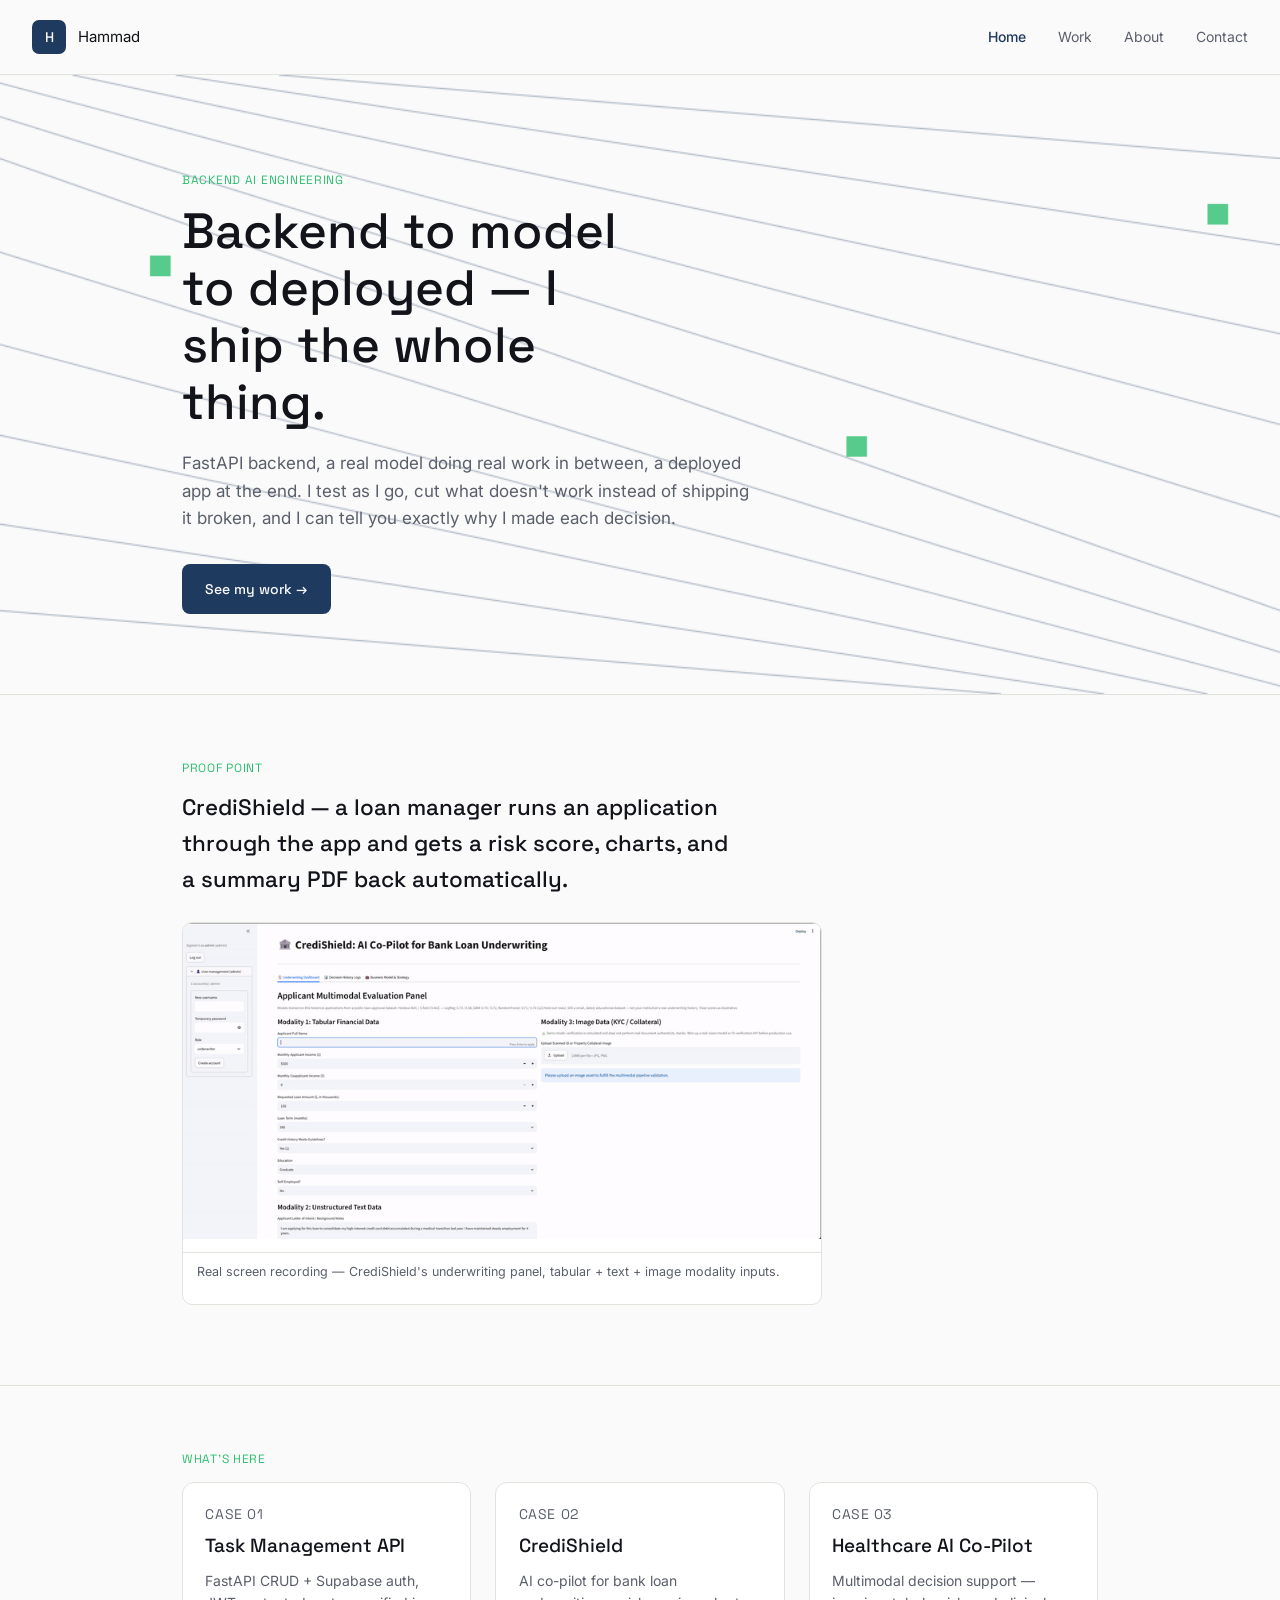
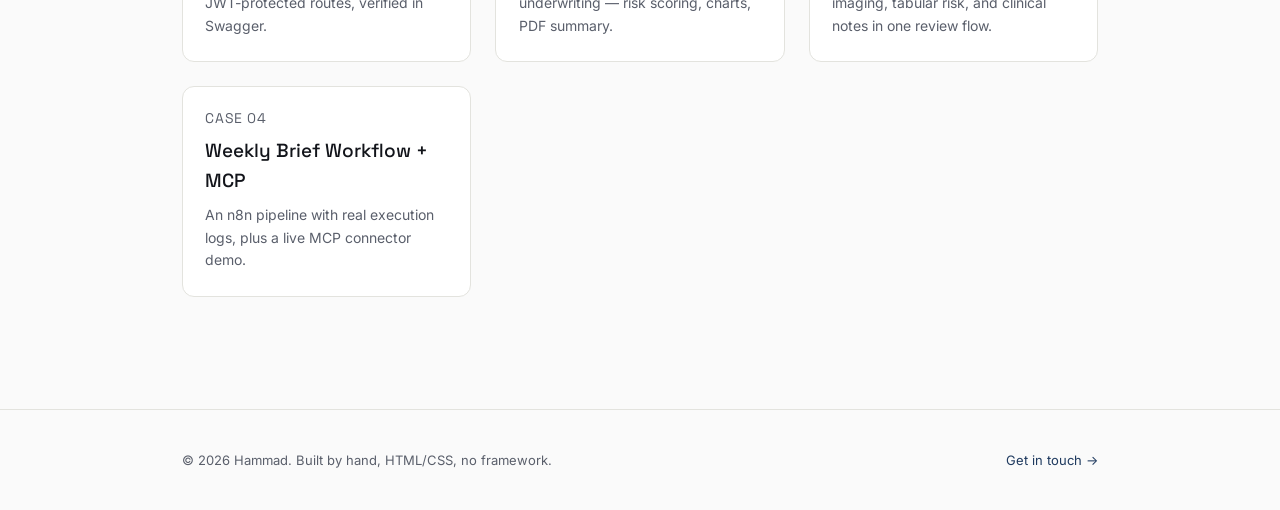
==== index.html @ 35eaf5fc "Week 5: full site live — all cases, all pages" ====
<!DOCTYPE html>
<html lang="en">
<head>
<meta charset="UTF-8">
<meta name="viewport" content="width=device-width, initial-scale=1.0">
<title>Hammad — Backend to model to deployed</title>
<link rel="preconnect" href="https://fonts.googleapis.com">
<link href="https://fonts.googleapis.com/css2?family=Space+Grotesk:wght@400;500;600&family=Inter:wght@400;500&display=swap" rel="stylesheet">
<link rel="stylesheet" href="assets/css/style.css">
</head>
<body>

<nav class="nav">
  <a href="index.html" class="nav-left">
    <div class="nav-badge"><span>H</span></div>
    <span class="nav-name">Hammad</span>
  </a>
  <button class="nav-toggle" onclick="document.querySelector('.nav-links').classList.toggle('open')">Menu</button>
  <ul class="nav-links">
    <li><a href="index.html" aria-current="page">Home</a></li>
    <li><a href="work.html">Work</a></li>
    <li><a href="about.html">About</a></li>
    <li><a href="contact.html">Contact</a></li>
  </ul>
</nav>

<header class="hero">
  <div class="wrap">
    <p class="eyebrow">Backend AI engineering</p>
    <h1>Backend to model to deployed — I ship the whole thing.</h1>
    <p class="lede">FastAPI backend, a real model doing real work in between, a deployed app at the end. I test as I go, cut what doesn't work instead of shipping it broken, and I can tell you exactly why I made each decision.</p>
    <a class="btn btn-primary" href="work.html">See my work →</a>
  </div>
</header>

<section class="section-border-top">
  <div class="wrap">
    <p class="eyebrow">Proof point</p>
    <h2 style="font-size:1.4rem; max-width:40ch; margin-bottom:1.5rem;">CrediShield — a loan manager runs an application through the app and gets a risk score, charts, and a summary PDF back automatically.</h2>
    <div class="case-media" style="max-width:640px;">
      <img src="assets/img/credishield-demo.gif" alt="CrediShield multimodal underwriting panel, screen recording">
      <p class="media-caption">Real screen recording — CrediShield's underwriting panel, tabular + text + image modality inputs.</p>
    </div>
  </div>
</section>

<section class="section-border-top">
  <div class="wrap">
    <p class="eyebrow">What's here</p>
    <div class="grid">
      <a class="card" href="work.html#task-api">
        <div class="card-body">
          <p class="card-tag">Case 01</p>
          <h3>Task Management API</h3>
          <p>FastAPI CRUD + Supabase auth, JWT-protected routes, verified in Swagger.</p>
        </div>
      </a>
      <a class="card" href="work.html#credishield">
        <div class="card-body">
          <p class="card-tag">Case 02</p>
          <h3>CrediShield</h3>
          <p>AI co-pilot for bank loan underwriting — risk scoring, charts, PDF summary.</p>
        </div>
      </a>
      <a class="card" href="work.html#healthcare-copilot">
        <div class="card-body">
          <p class="card-tag">Case 03</p>
          <h3>Healthcare AI Co-Pilot</h3>
          <p>Multimodal decision support — imaging, tabular risk, and clinical notes in one review flow.</p>
        </div>
      </a>
      <a class="card" href="work.html#mcp-agents">
        <div class="card-body">
          <p class="card-tag">Case 04</p>
          <h3>Weekly Brief Workflow + MCP</h3>
          <p>An n8n pipeline with real execution logs, plus a live MCP connector demo.</p>
        </div>
      </a>
    </div>
  </div>
</section>

<footer>
  <div class="wrap">
    <p>© 2026 Hammad. Built by hand, HTML/CSS, no framework.</p>
    <a href="contact.html">Get in touch →</a>
  </div>
</footer>

</body>
</html>
---- assets/css/style.css ----
:root {
  --bg: #FAFAFA;
  --text: #12141A;
  --main: #1F3A5F;
  --accent: #2FBF71;
  --border: #E3E3DE;
  --muted: #5a5f6b;
  --white: #ffffff;
}

* { box-sizing: border-box; }

html { scroll-behavior: smooth; }

body {
  margin: 0;
  background: var(--bg);
  color: var(--text);
  font-family: 'Inter', sans-serif;
  font-size: 16px;
  line-height: 1.6;
}

a { color: inherit; }

img, video { max-width: 100%; display: block; }

h1, h2, h3, .brand {
  font-family: 'Space Grotesk', sans-serif;
  font-weight: 500;
  margin: 0;
}

/* ---------- Nav ---------- */
.nav {
  position: sticky;
  top: 0;
  z-index: 10;
  display: flex;
  align-items: center;
  justify-content: space-between;
  padding: 1.25rem 2rem;
  background: rgba(250, 250, 250, 0.92);
  backdrop-filter: blur(6px);
  border-bottom: 0.5px solid var(--border);
}

.nav-left {
  display: flex;
  align-items: center;
  gap: 12px;
  text-decoration: none;
}

.nav-badge {
  width: 34px;
  height: 34px;
  border-radius: 7px;
  background: var(--main);
  display: flex;
  align-items: center;
  justify-content: center;
  flex-shrink: 0;
}

.nav-badge span {
  font-family: 'Space Grotesk', sans-serif;
  font-weight: 500;
  font-size: 14px;
  color: var(--bg);
}

.nav-name {
  font-size: 15px;
  color: var(--text);
}

.nav-links {
  display: flex;
  gap: 2rem;
  list-style: none;
  margin: 0;
  padding: 0;
}

.nav-links a {
  text-decoration: none;
  font-size: 14px;
  color: var(--muted);
  transition: color 0.15s ease;
}

.nav-links a:hover,
.nav-links a[aria-current="page"] {
  color: var(--main);
}

.nav-links a[aria-current="page"] {
  font-weight: 500;
}

/* mobile nav toggle */
.nav-toggle { display: none; }

@media (max-width: 640px) {
  .nav-links {
    position: fixed;
    top: 66px;
    left: 0;
    right: 0;
    flex-direction: column;
    gap: 0;
    background: var(--bg);
    border-bottom: 0.5px solid var(--border);
    max-height: 0;
    overflow: hidden;
    transition: max-height 0.2s ease;
  }
  .nav-links.open { max-height: 300px; }
  .nav-links li { border-top: 0.5px solid var(--border); }
  .nav-links a { display: block; padding: 1rem 2rem; }
  .nav-toggle {
    display: block;
    background: none;
    border: none;
    font-family: 'Space Grotesk', sans-serif;
    font-size: 14px;
    color: var(--main);
    cursor: pointer;
    padding: 0.5rem;
  }
}

/* ---------- Layout helpers ---------- */
.wrap {
  max-width: 980px;
  margin: 0 auto;
  padding: 0 2rem;
}

.eyebrow {
  font-family: 'Space Grotesk', sans-serif;
  font-size: 12px;
  letter-spacing: 0.06em;
  text-transform: uppercase;
  color: var(--accent);
  margin: 0 0 0.75rem;
}

section { padding: 4rem 0; }

.section-border-top { border-top: 0.5px solid var(--border); }

/* ---------- Hero ---------- */
.hero {
  background-image: url('../img/hero-bg.png');
  background-size: cover;
  background-position: center;
  padding: 6rem 0 5rem;
}

.hero h1 {
  font-size: clamp(2rem, 5vw, 3.1rem);
  max-width: 15ch;
  line-height: 1.15;
}

.hero p.lede {
  font-size: 17px;
  color: var(--muted);
  max-width: 52ch;
  margin: 1.25rem 0 2rem;
}

/* ---------- Buttons ---------- */
.btn {
  display: inline-flex;
  align-items: center;
  gap: 8px;
  font-family: 'Space Grotesk', sans-serif;
  font-weight: 500;
  font-size: 14px;
  text-decoration: none;
  padding: 0.8rem 1.4rem;
  border-radius: 8px;
  border: 1px solid transparent;
  transition: transform 0.12s ease, background 0.15s ease;
}

.btn-primary { background: var(--main); color: var(--bg); }
.btn-primary:hover { transform: translateY(-1px); background: #16304f; }

.btn-ghost { background: transparent; color: var(--main); border-color: var(--border); }
.btn-ghost:hover { border-color: var(--main); }

/* ---------- Cards / grid ---------- */
.grid {
  display: grid;
  grid-template-columns: repeat(auto-fit, minmax(280px, 1fr));
  gap: 1.5rem;
}

.card {
  background: var(--white);
  border: 0.5px solid var(--border);
  border-radius: 12px;
  overflow: hidden;
  text-decoration: none;
  color: var(--text);
  display: flex;
  flex-direction: column;
  transition: transform 0.15s ease, box-shadow 0.15s ease;
}

.card:hover {
  transform: translateY(-3px);
  box-shadow: 0 12px 24px rgba(18, 20, 26, 0.06);
}

.card-media {
  aspect-ratio: 16/10;
  overflow: hidden;
  background: var(--bg);
  border-bottom: 0.5px solid var(--border);
}

.card-media img { width: 100%; height: 100%; object-fit: cover; }

.card-body { padding: 1.25rem 1.4rem 1.5rem; }

.card-tag {
  font-family: 'Space Grotesk', sans-serif;
  font-size: 11px;
  letter-spacing: 0.04em;
  text-transform: uppercase;
  color: var(--accent);
}

.card h3 { font-size: 19px; margin: 0.4rem 0 0.5rem; }

.card p { font-size: 14px; color: var(--muted); margin: 0; }

/* ---------- Case page ---------- */
.case-hero { padding: 3.5rem 0 2rem; }

.case-hero .eyebrow { margin-bottom: 0.5rem; }

.case-hero h1 { font-size: clamp(1.8rem, 4vw, 2.5rem); max-width: 22ch; }

.case-meta {
  display: flex;
  flex-wrap: wrap;
  gap: 1.5rem;
  margin-top: 1.5rem;
  font-size: 13px;
  color: var(--muted);
}

.case-meta strong { color: var(--text); font-weight: 500; }

.case-block { margin-bottom: 2.5rem; }

.case-block h2 {
  font-size: 13px;
  letter-spacing: 0.04em;
  text-transform: uppercase;
  color: var(--main);
  margin-bottom: 0.9rem;
}

.case-block p { max-width: 68ch; }

.case-media {
  border: 0.5px solid var(--border);
  border-radius: 10px;
  overflow: hidden;
  margin: 1rem 0;
  background: var(--white);
}

.case-media img, .case-media video { width: 100%; }

.media-caption {
  font-size: 12.5px;
  color: var(--muted);
  padding: 0.6rem 0.9rem;
  border-top: 0.5px solid var(--border);
}

.media-row {
  display: grid;
  grid-template-columns: repeat(auto-fit, minmax(220px, 1fr));
  gap: 1rem;
}

.gap-note {
  background: #fff;
  border: 0.5px dashed var(--border);
  border-radius: 10px;
  padding: 1rem 1.25rem;
  font-size: 14px;
  color: var(--muted);
}

.case-nav {
  display: flex;
  justify-content: space-between;
  padding: 2.5rem 0;
  border-top: 0.5px solid var(--border);
  font-size: 14px;
}

.case-nav a { text-decoration: none; color: var(--main); }

/* ---------- Footer ---------- */
footer {
  border-top: 0.5px solid var(--border);
  padding: 2.5rem 0;
  margin-top: 3rem;
}

footer .wrap {
  display: flex;
  flex-wrap: wrap;
  justify-content: space-between;
  align-items: center;
  gap: 1rem;
}

footer p { font-size: 13px; color: var(--muted); margin: 0; }

footer a { text-decoration: none; color: var(--main); font-size: 13px; }

/* ---------- misc ---------- */
.dot {
  display: inline-block;
  width: 7px;
  height: 7px;
  border-radius: 50%;
  background: var(--accent);
  margin-right: 7px;
}

.divider { border: none; border-top: 0.5px solid var(--border); margin: 2.5rem 0; }
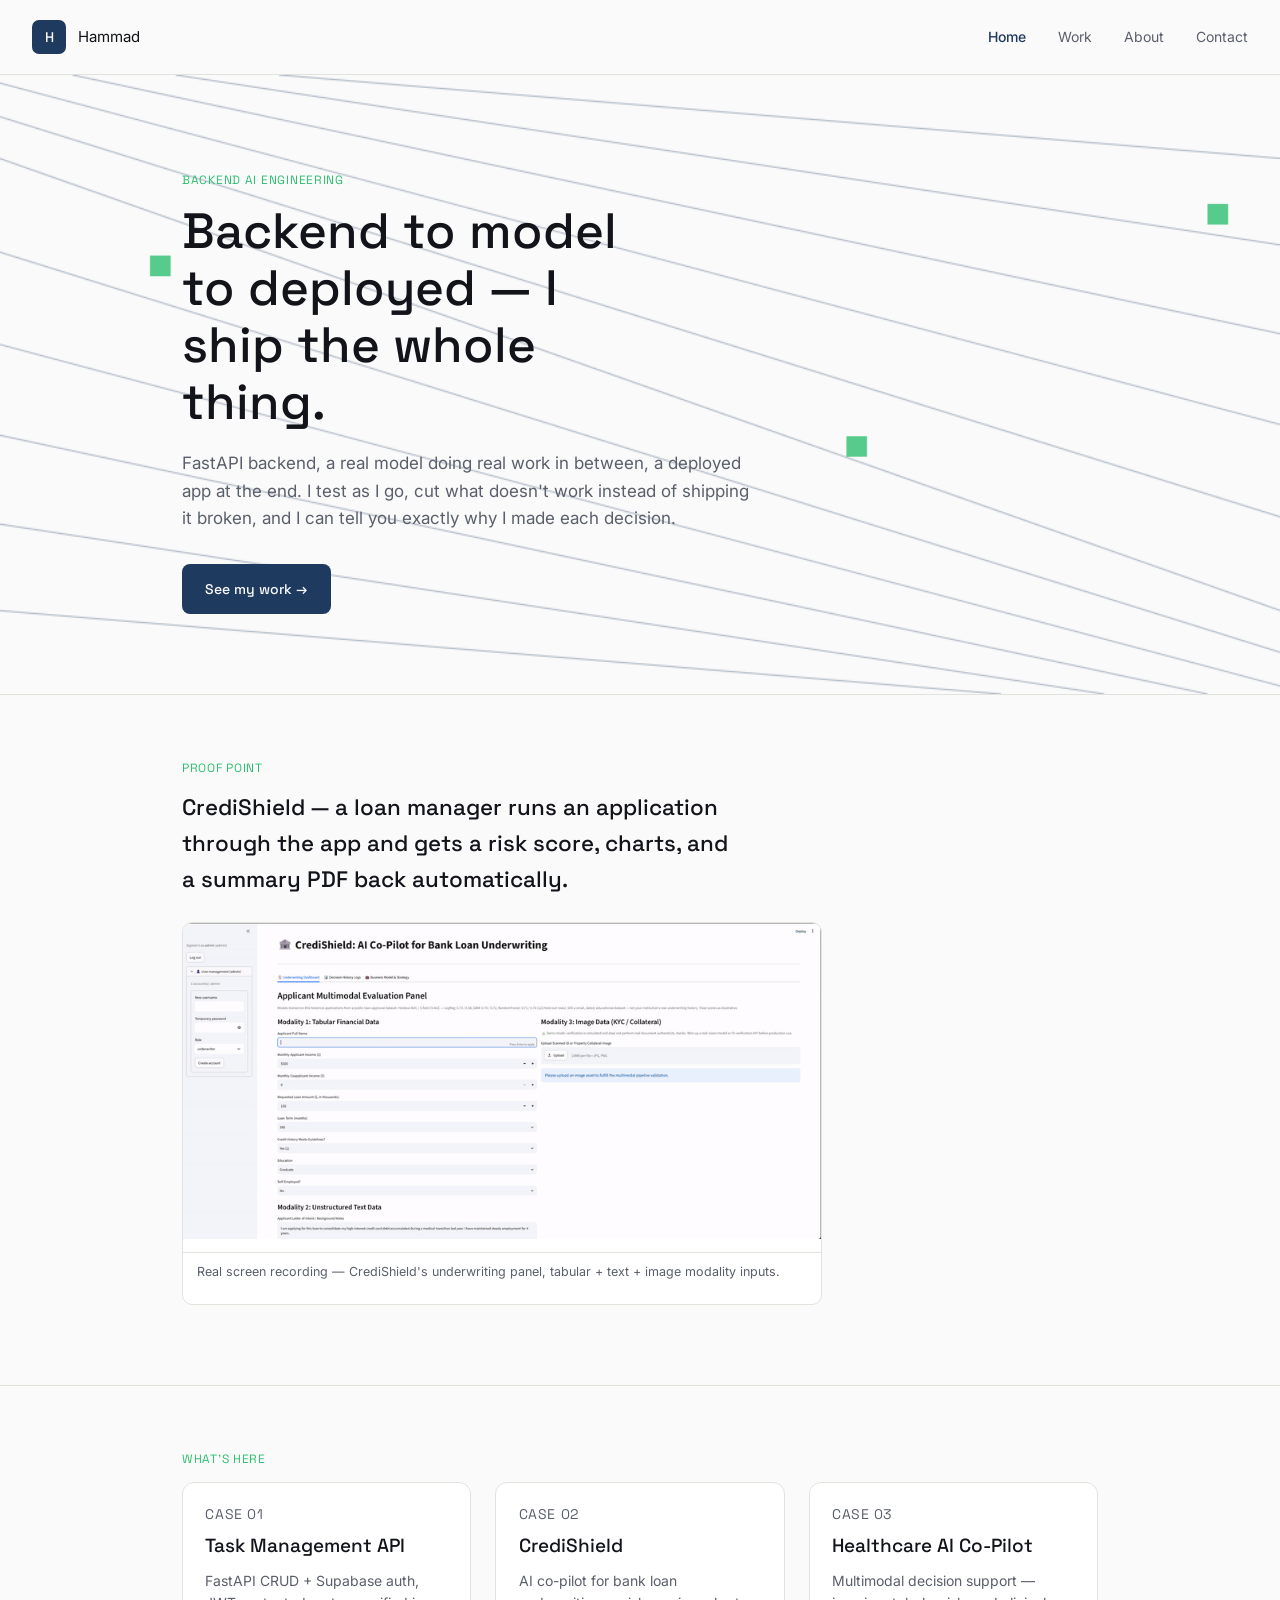
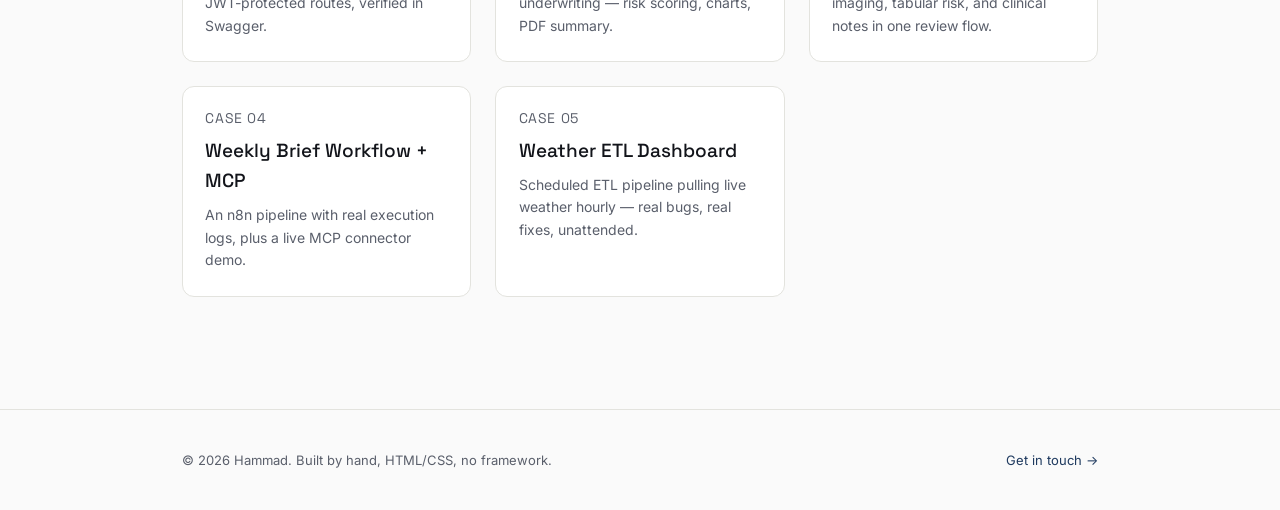
==== commit 74249aca: "Add Case 05: Dynamic ETL Weather Dashboard" ====
--- a/index.html
+++ b/index.html
@@ -76,6 +76,13 @@
           <p>An n8n pipeline with real execution logs, plus a live MCP connector demo.</p>
         </div>
       </a>
+      <a class="card" href="work.html#weather-etl">
+        <div class="card-body">
+          <p class="card-tag">Case 05</p>
+          <h3>Weather ETL Dashboard</h3>
+          <p>Scheduled ETL pipeline pulling live weather hourly — real bugs, real fixes, unattended.</p>
+        </div>
+      </a>
     </div>
   </div>
 </section>
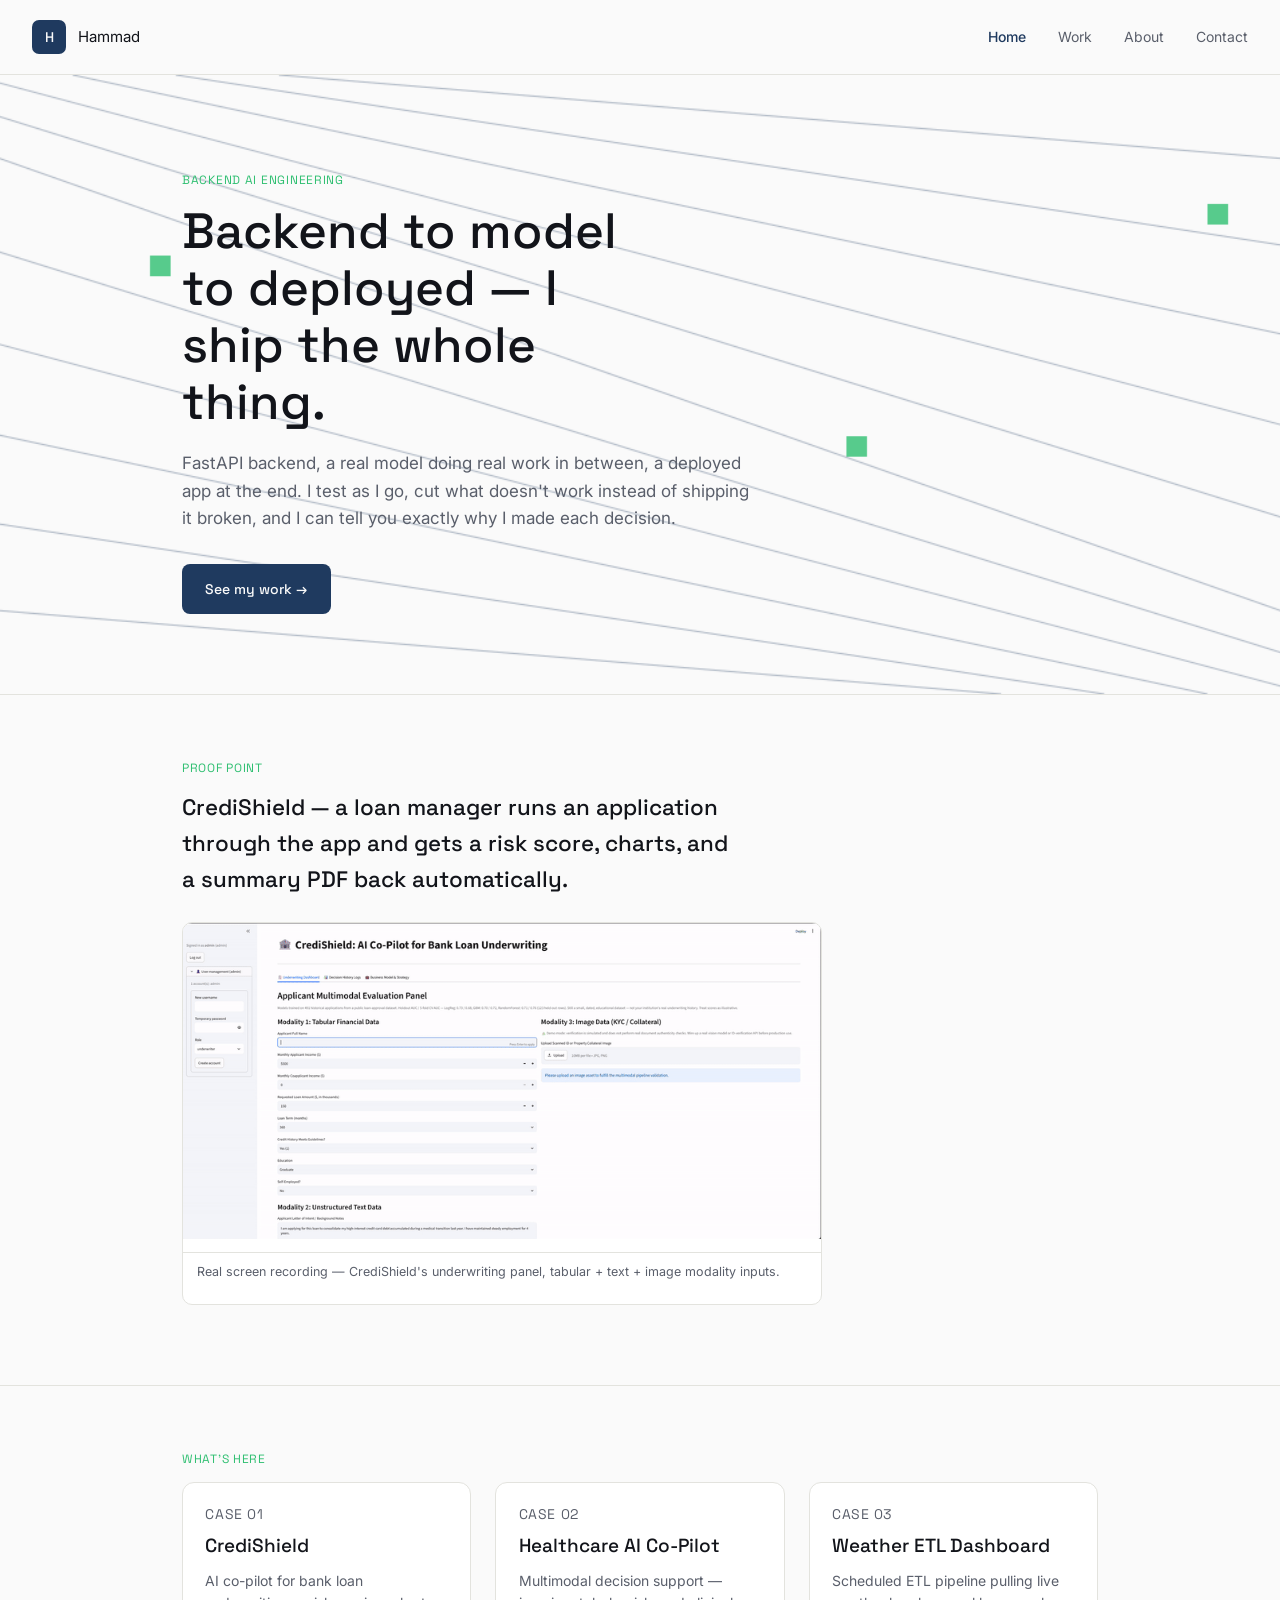
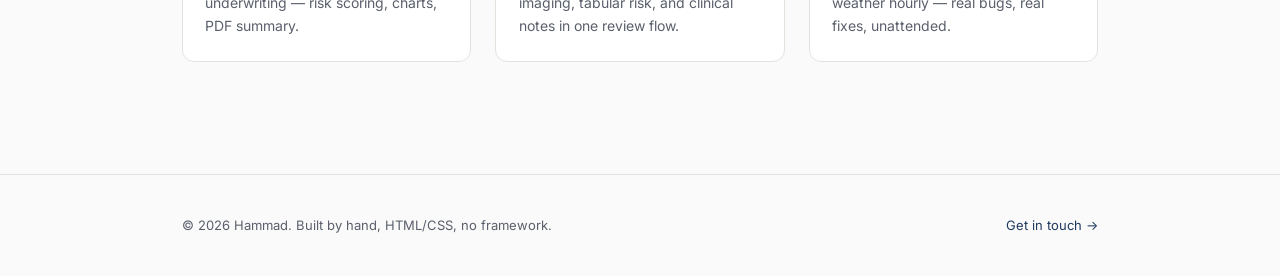
==== commit d940d4e2: "Simplify to 3 cases, use gif for weather dashboard" ====
--- a/index.html
+++ b/index.html
@@ -48,37 +48,23 @@
   <div class="wrap">
     <p class="eyebrow">What's here</p>
     <div class="grid">
-      <a class="card" href="work.html#task-api">
+      <a class="card" href="work.html#credishield">
         <div class="card-body">
           <p class="card-tag">Case 01</p>
-          <h3>Task Management API</h3>
-          <p>FastAPI CRUD + Supabase auth, JWT-protected routes, verified in Swagger.</p>
-        </div>
-      </a>
-      <a class="card" href="work.html#credishield">
-        <div class="card-body">
-          <p class="card-tag">Case 02</p>
           <h3>CrediShield</h3>
           <p>AI co-pilot for bank loan underwriting — risk scoring, charts, PDF summary.</p>
         </div>
       </a>
       <a class="card" href="work.html#healthcare-copilot">
         <div class="card-body">
-          <p class="card-tag">Case 03</p>
+          <p class="card-tag">Case 02</p>
           <h3>Healthcare AI Co-Pilot</h3>
           <p>Multimodal decision support — imaging, tabular risk, and clinical notes in one review flow.</p>
         </div>
       </a>
-      <a class="card" href="work.html#mcp-agents">
-        <div class="card-body">
-          <p class="card-tag">Case 04</p>
-          <h3>Weekly Brief Workflow + MCP</h3>
-          <p>An n8n pipeline with real execution logs, plus a live MCP connector demo.</p>
-        </div>
-      </a>
       <a class="card" href="work.html#weather-etl">
         <div class="card-body">
-          <p class="card-tag">Case 05</p>
+          <p class="card-tag">Case 03</p>
           <h3>Weather ETL Dashboard</h3>
           <p>Scheduled ETL pipeline pulling live weather hourly — real bugs, real fixes, unattended.</p>
         </div>
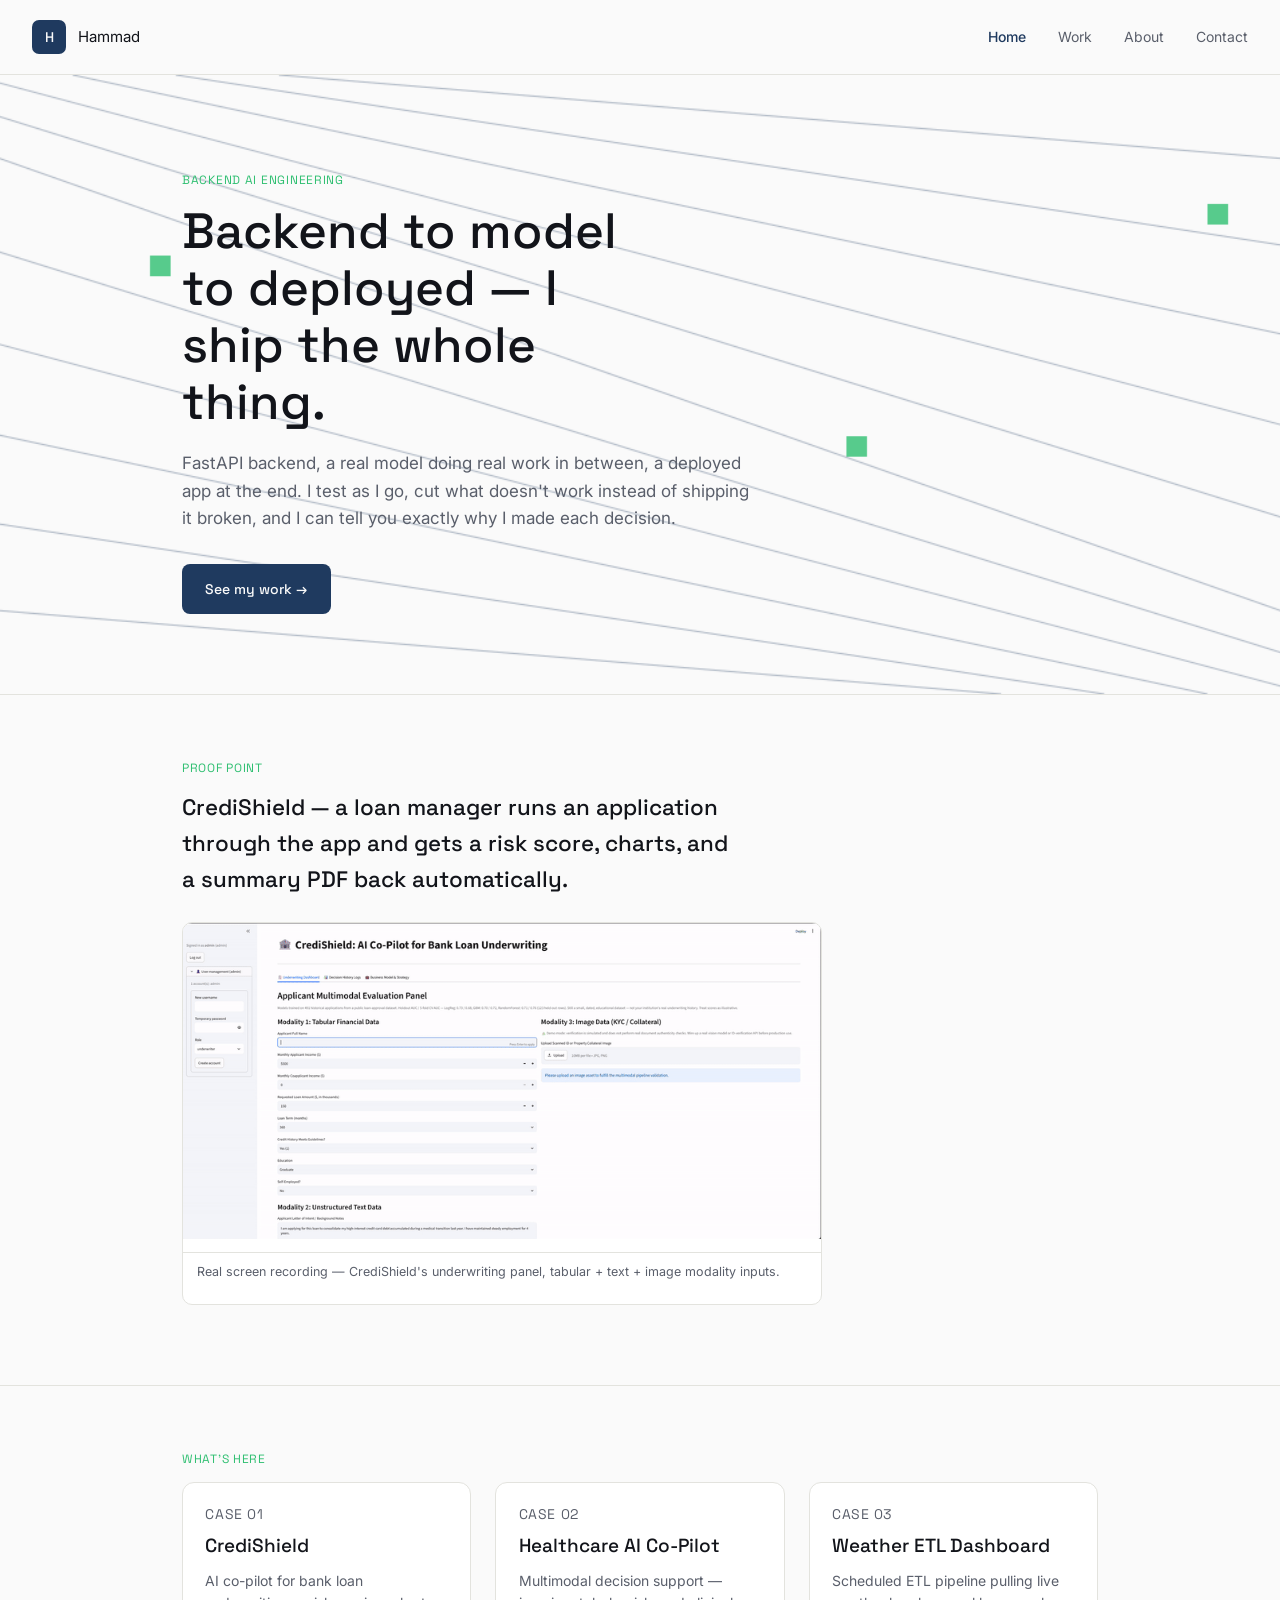
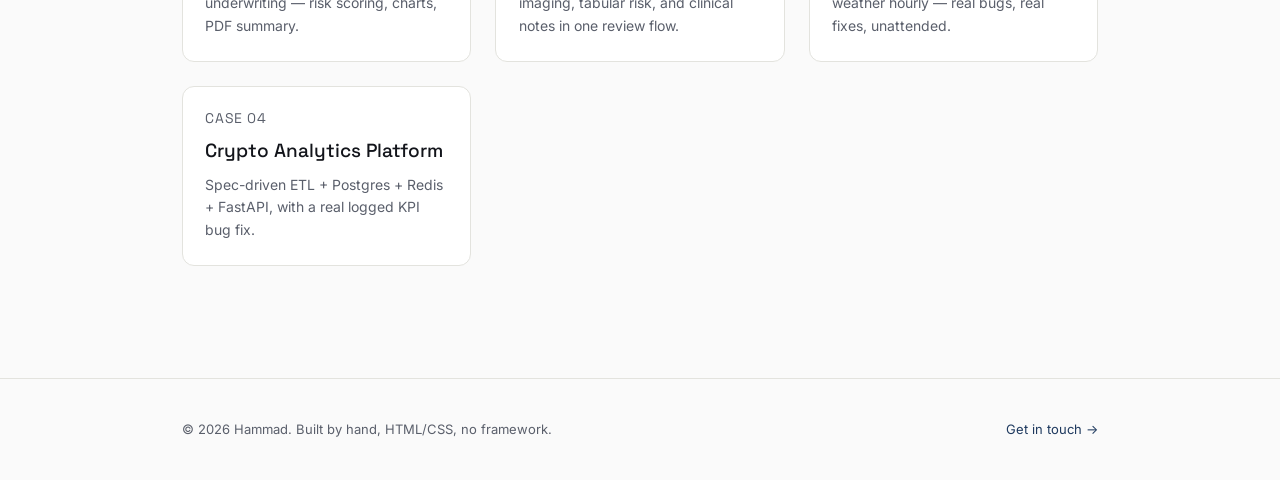
==== commit c0956297: "Add Case 06: Crypto Analytics dashboard, add project CLAUDE.md Adds a new case study page and demo G" ====
--- a/index.html
+++ b/index.html
@@ -69,6 +69,13 @@
           <p>Scheduled ETL pipeline pulling live weather hourly — real bugs, real fixes, unattended.</p>
         </div>
       </a>
+      <a class="card" href="work.html#crypto-analytics">
+        <div class="card-body">
+          <p class="card-tag">Case 04</p>
+          <h3>Crypto Analytics Platform</h3>
+          <p>Spec-driven ETL + Postgres + Redis + FastAPI, with a real logged KPI bug fix.</p>
+        </div>
+      </a>
     </div>
   </div>
 </section>
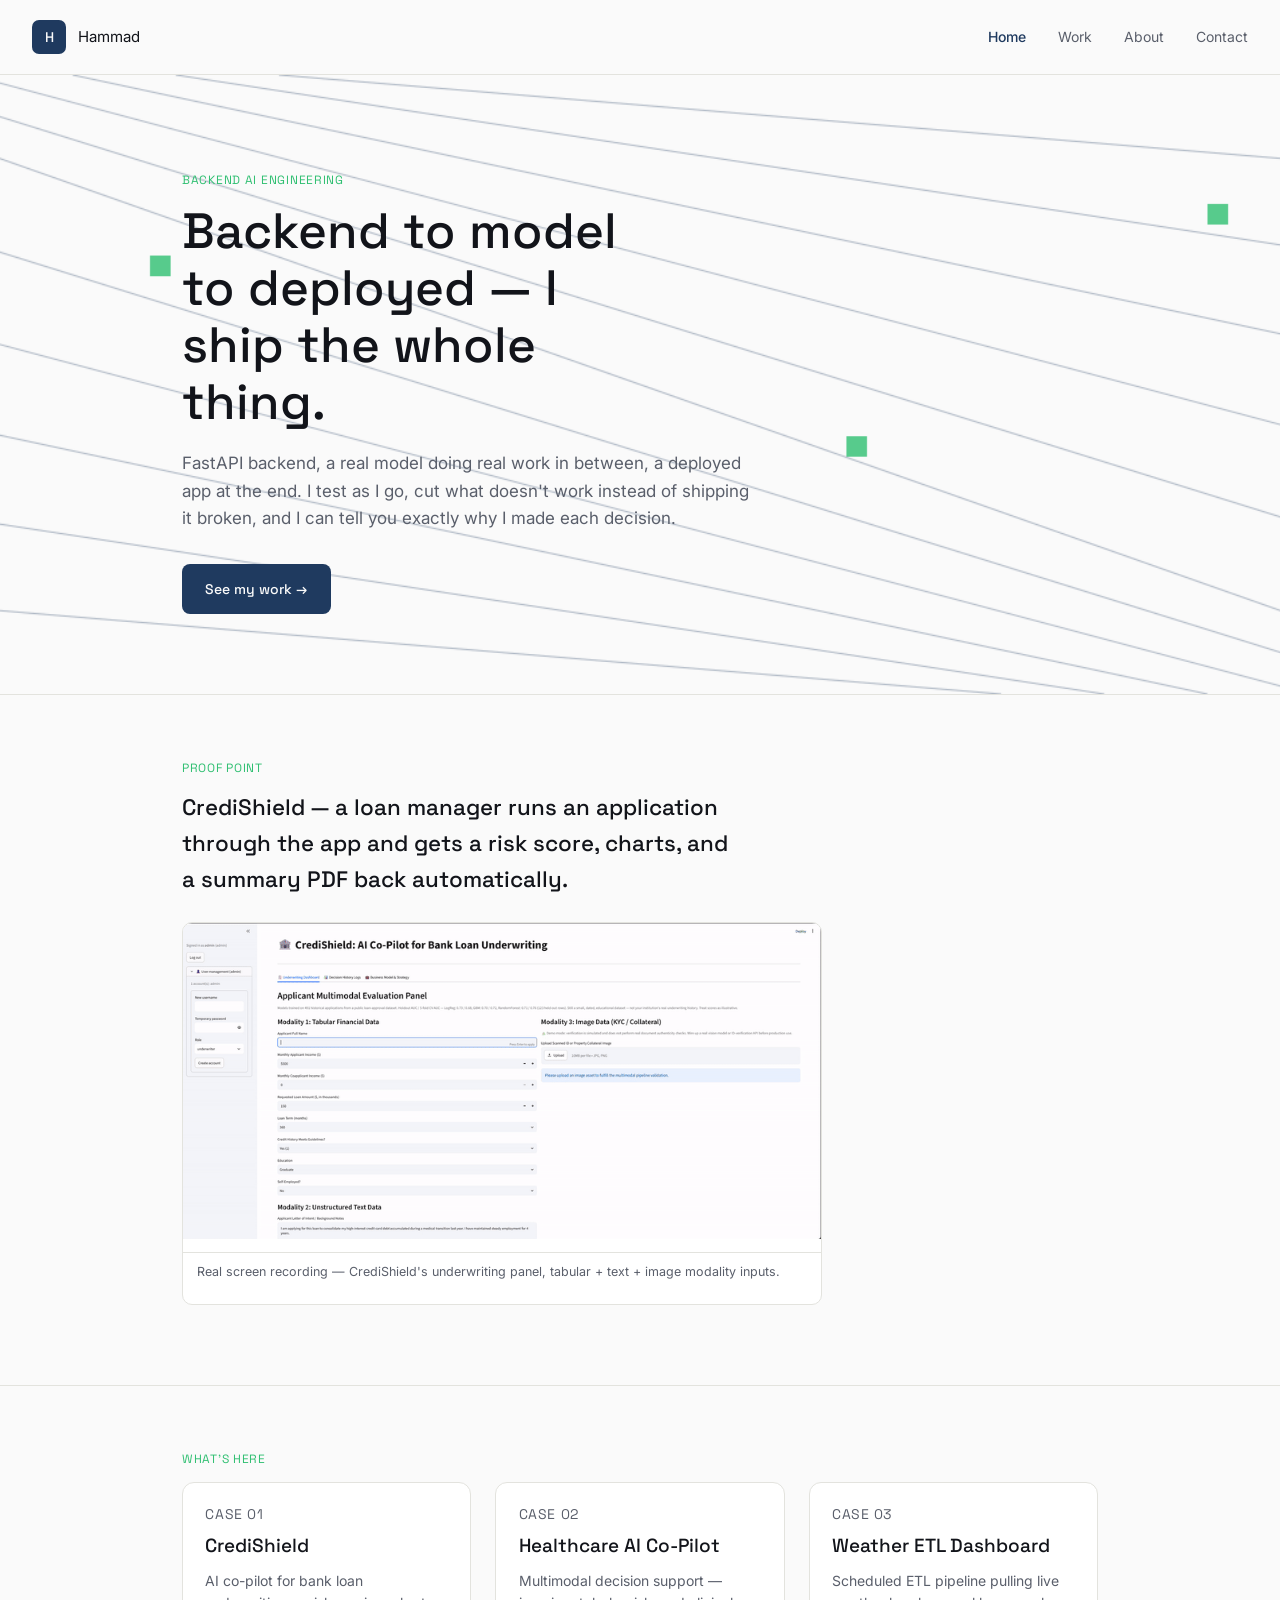
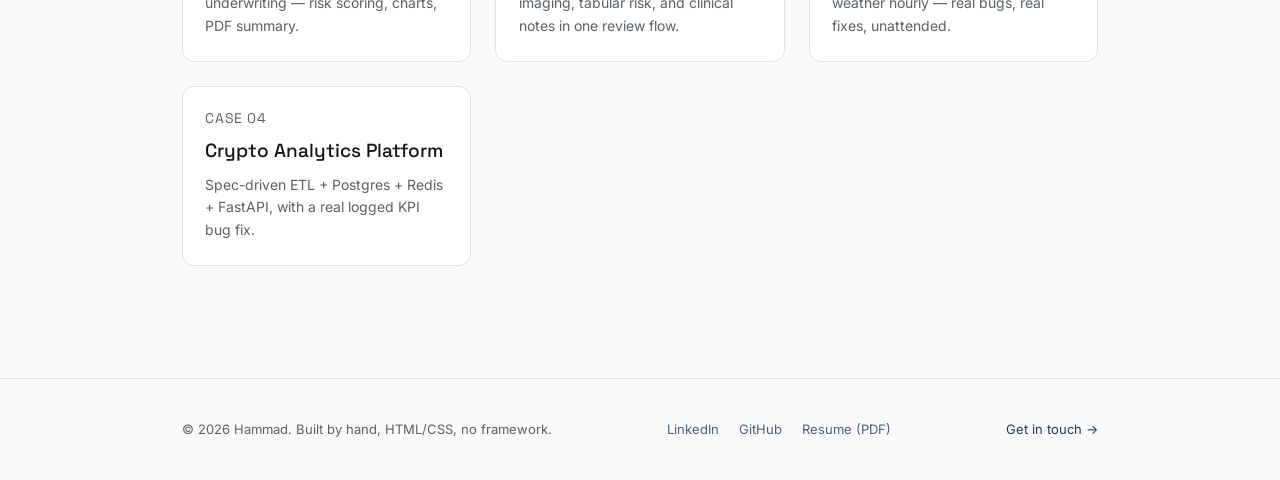
==== commit c3e4e66d: "Add footer links (LinkedIn, GitHub, resume) and contact page teaser Adds a footer-links row to every" ====
--- a/index.html
+++ b/index.html
@@ -83,6 +83,11 @@
 <footer>
   <div class="wrap">
     <p>© 2026 Hammad. Built by hand, HTML/CSS, no framework.</p>
+    <div class="footer-links">
+      <a href="https://www.linkedin.com/in/muhammad-hammad-khan-036618394/" target="_blank" rel="noopener">LinkedIn</a>
+      <a href="https://github.com/Hammad7-dot" target="_blank" rel="noopener">GitHub</a>
+      <a href="assets/Hammad_Resume.pdf" target="_blank" rel="noopener">Resume (PDF)</a>
+    </div>
     <a href="contact.html">Get in touch →</a>
   </div>
 </footer>
--- a/assets/css/style.css
+++ b/assets/css/style.css
@@ -331,6 +331,15 @@
 
 footer a { text-decoration: none; color: var(--main); font-size: 13px; }
 
+.footer-links {
+  display: flex;
+  flex-wrap: wrap;
+  gap: 1.25rem;
+}
+
+.footer-links a { opacity: 0.8; }
+.footer-links a:hover { opacity: 1; text-decoration: underline; }
+
 /* ---------- misc ---------- */
 .dot {
   display: inline-block;
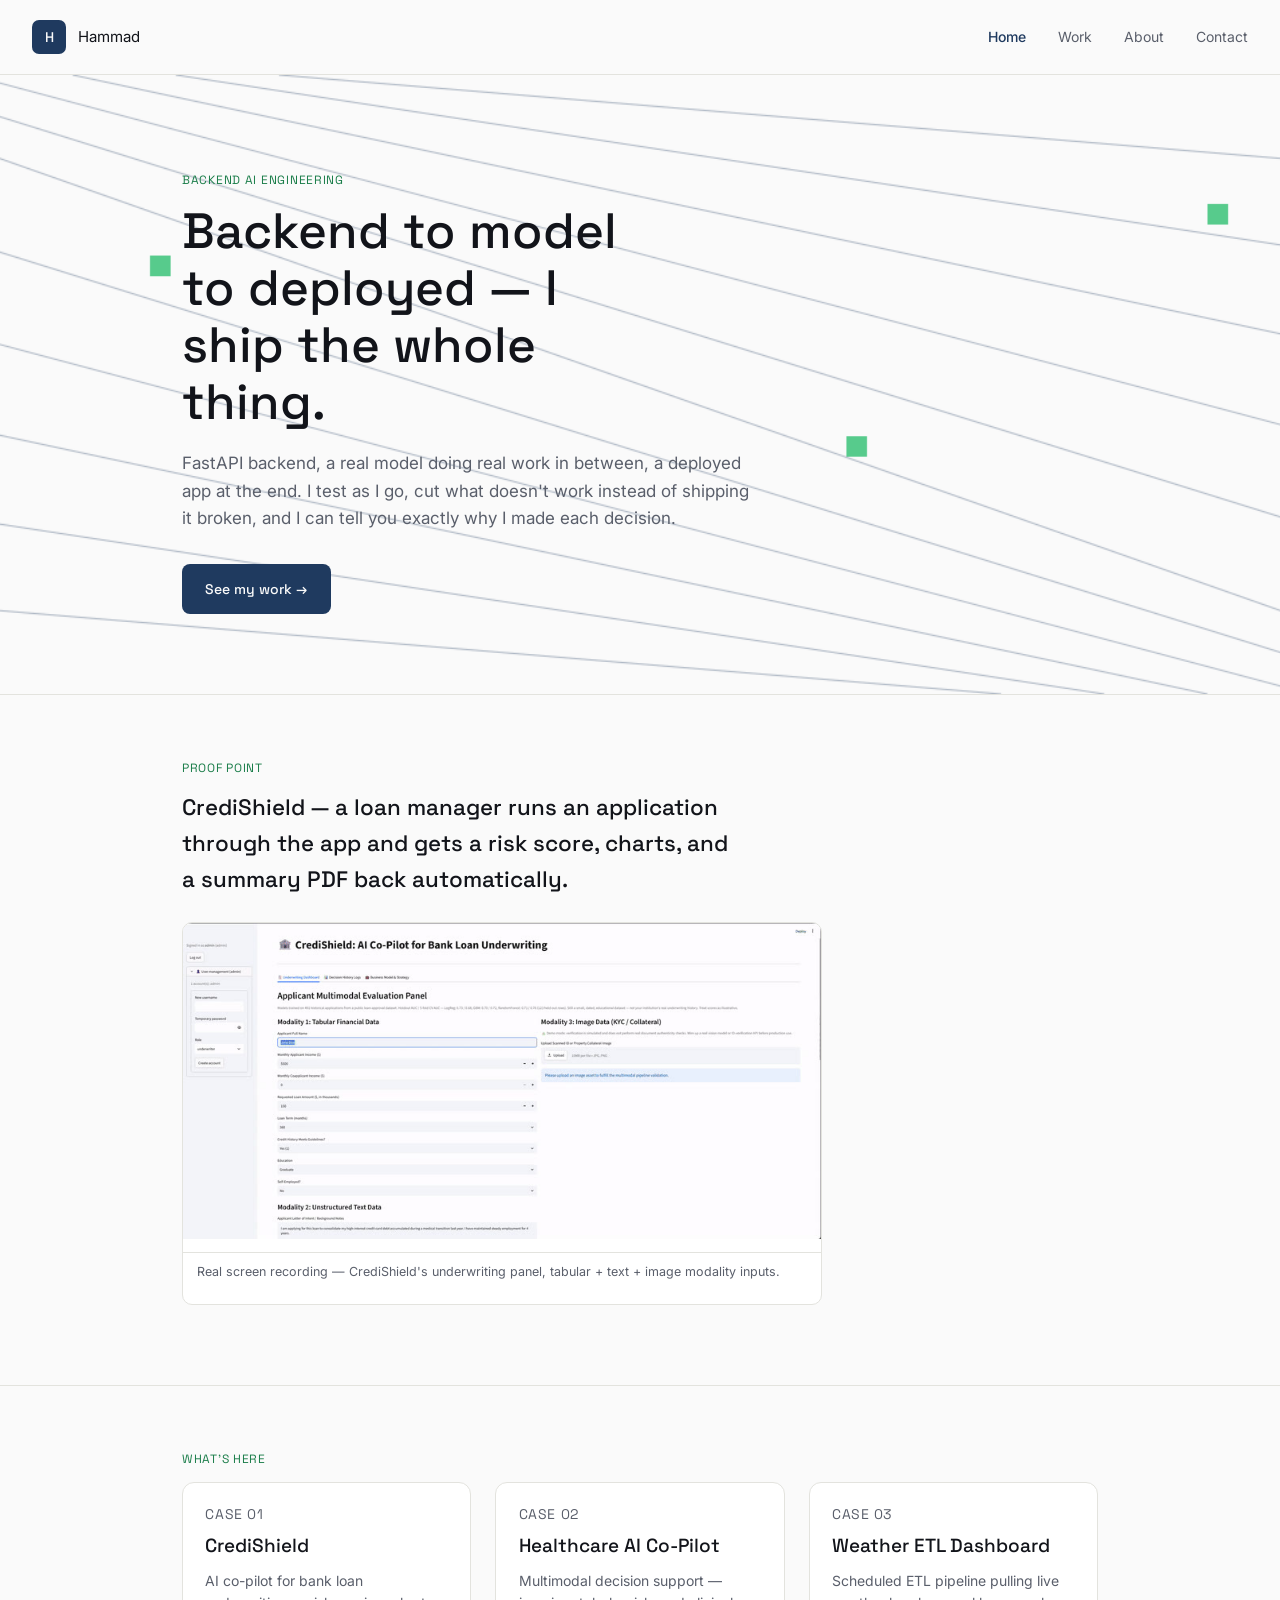
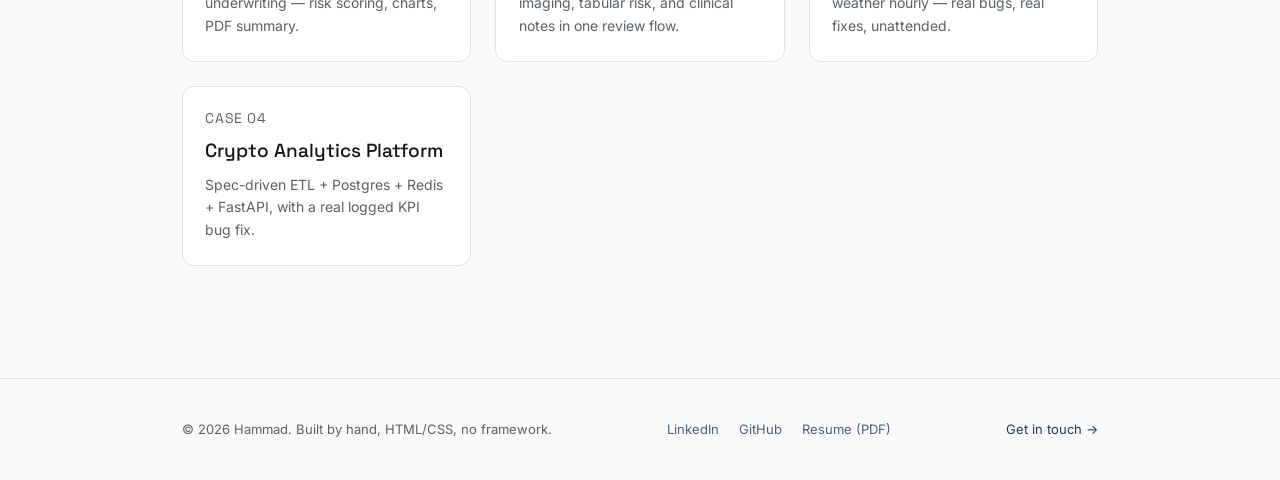
==== commit 42127e47: "Update portfolio pages, styling, and case study demo assets" ====
--- a/index.html
+++ b/index.html
@@ -38,7 +38,7 @@
     <p class="eyebrow">Proof point</p>
     <h2 style="font-size:1.4rem; max-width:40ch; margin-bottom:1.5rem;">CrediShield — a loan manager runs an application through the app and gets a risk score, charts, and a summary PDF back automatically.</h2>
     <div class="case-media" style="max-width:640px;">
-      <img src="assets/img/credishield-demo.gif" alt="CrediShield multimodal underwriting panel, screen recording">
+      <video src="assets/img/credishield-demo.mp4" poster="assets/img/credishield-demo-poster.jpg" autoplay loop muted playsinline aria-label="CrediShield multimodal underwriting panel, screen recording"></video>
       <p class="media-caption">Real screen recording — CrediShield's underwriting panel, tabular + text + image modality inputs.</p>
     </div>
   </div>
--- a/assets/css/style.css
+++ b/assets/css/style.css
@@ -3,6 +3,7 @@
   --text: #12141A;
   --main: #1F3A5F;
   --accent: #2FBF71;
+  --accent-text: #1a7d49;
   --border: #E3E3DE;
   --muted: #5a5f6b;
   --white: #ffffff;
@@ -127,7 +128,9 @@
     font-size: 14px;
     color: var(--main);
     cursor: pointer;
-    padding: 0.5rem;
+    padding: 0.65rem 0.9rem;
+    min-height: 44px;
+    min-width: 44px;
   }
 }
 
@@ -143,7 +146,7 @@
   font-size: 12px;
   letter-spacing: 0.06em;
   text-transform: uppercase;
-  color: var(--accent);
+  color: var(--accent-text);
   margin: 0 0 0.75rem;
 }
 
@@ -192,6 +195,46 @@
 
 .btn-ghost { background: transparent; color: var(--main); border-color: var(--border); }
 .btn-ghost:hover { border-color: var(--main); }
+
+.btn:disabled { opacity: 0.6; cursor: not-allowed; transform: none; }
+
+/* ---------- Contact form ---------- */
+.contact-form { display: flex; flex-direction: column; gap: 1rem; margin-bottom: 1rem; }
+
+.contact-form label {
+  font-family: 'Space Grotesk', sans-serif;
+  font-size: 13px;
+  color: var(--muted);
+  display: flex;
+  flex-direction: column;
+  gap: 0.4rem;
+}
+
+.contact-form input,
+.contact-form textarea {
+  font-family: 'Inter', sans-serif;
+  font-size: 15px;
+  color: var(--main);
+  background: var(--bg);
+  border: 0.5px solid var(--border);
+  border-radius: 8px;
+  padding: 0.7rem 0.9rem;
+  resize: vertical;
+}
+
+.contact-form input:focus,
+.contact-form textarea:focus {
+  outline: none;
+  border-color: var(--main);
+}
+
+.form-status {
+  font-size: 14px;
+  min-height: 1.2em;
+}
+
+.form-status.ok { color: #1a7d3a; }
+.form-status.err { color: #b3261e; }
 
 /* ---------- Cards / grid ---------- */
 .grid {
@@ -233,7 +276,7 @@
   font-size: 11px;
   letter-spacing: 0.04em;
   text-transform: uppercase;
-  color: var(--accent);
+  color: var(--accent-text);
 }
 
 .card h3 { font-size: 19px; margin: 0.4rem 0 0.5rem; }
